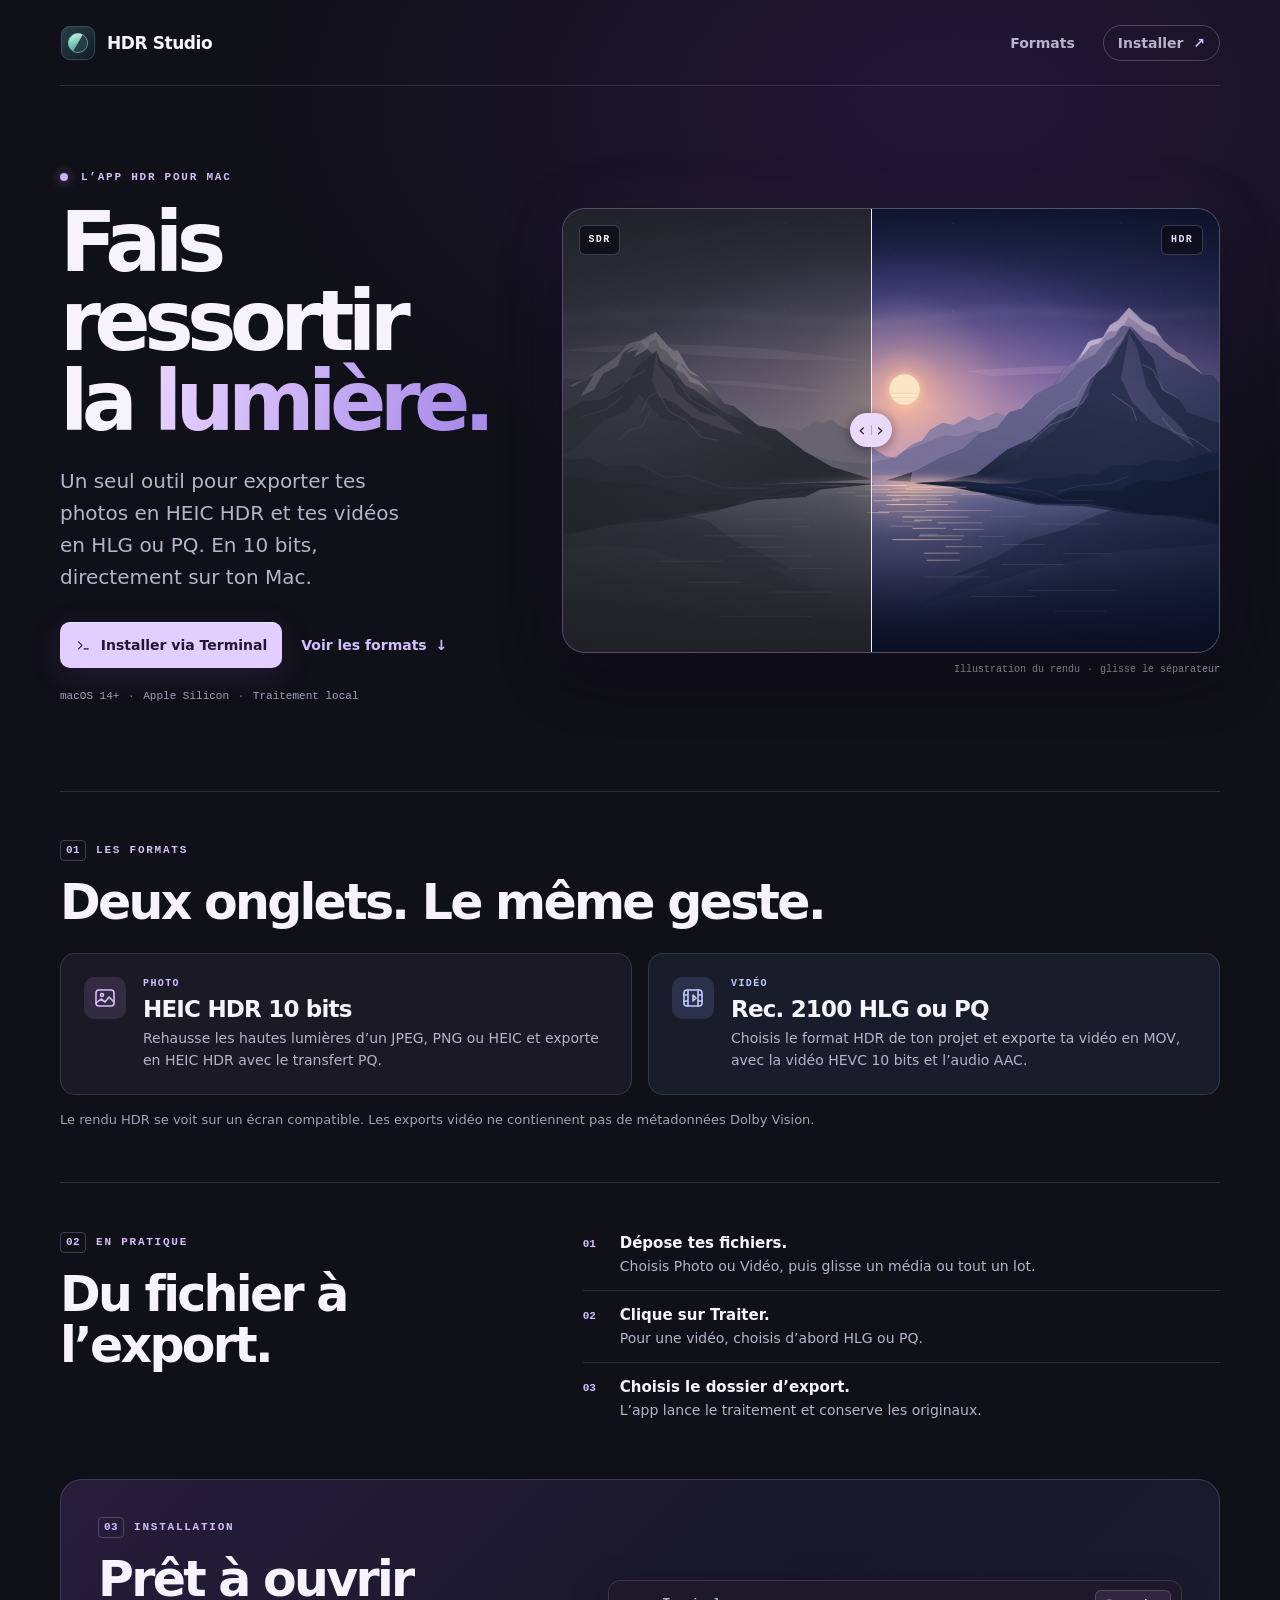
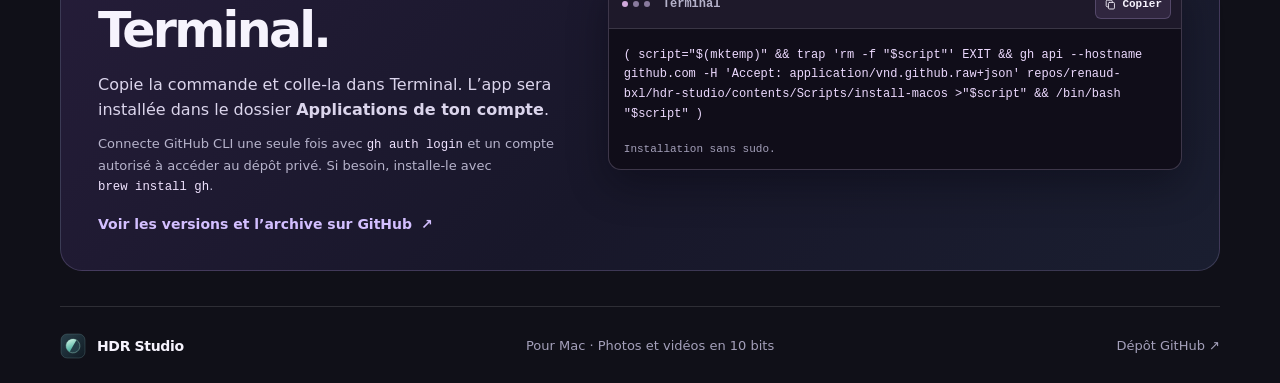
==== Website/index.html @ ca091b17 "Add presentation site and Terminal installer" ====
<!doctype html>
<html lang="fr">
<head>
  <meta charset="utf-8">
  <meta name="viewport" content="width=device-width, initial-scale=1">
  <meta name="theme-color" content="#101018">
  <meta name="description" content="HDR Studio, l’application Mac pour exporter tes photos en HEIC HDR et tes vidéos en Rec. 2100 HLG ou PQ, en 10 bits.">
  <title>HDR Studio — Photos et vidéos HDR sur Mac</title>
  <link rel="icon" type="image/svg+xml" href="assets/icon.svg">
  <link rel="stylesheet" href="style.css">
  <script src="site.js" defer></script>
</head>
<body>
  <a class="skip" href="#contenu">Aller au contenu</a>
  <header class="top wrap">
    <a class="wordmark" href="#contenu"><img src="assets/icon.svg" width="36" height="36" alt="">HDR Studio</a>
    <nav aria-label="Navigation principale">
      <a class="nav-formats" href="#formats">Formats</a>
      <a class="nav-install" href="#installer">Installer <span aria-hidden="true">↗</span></a>
    </nav>
  </header>

  <main id="contenu">
    <section class="hero wrap" aria-labelledby="titre">
      <div class="hero-copy">
        <p class="eyebrow"><span class="signal" aria-hidden="true"></span> L’APP HDR POUR MAC</p>
        <h1 id="titre">Fais ressortir<br>la <em>lumière.</em></h1>
        <p class="lead">Un seul outil pour exporter tes photos en HEIC HDR et tes vidéos en HLG ou PQ. En 10 bits, directement sur ton Mac.</p>
        <div class="actions">
          <a class="button primary" href="#installer"><svg aria-hidden="true" viewBox="0 0 24 24"><path d="m5 7 5 5-5 5m8 0h6"/></svg> Installer via Terminal</a>
          <a class="text-link" href="#formats">Voir les formats <span aria-hidden="true">↓</span></a>
        </div>
        <p class="compat">macOS 14+ <span aria-hidden="true">·</span> Apple Silicon <span aria-hidden="true">·</span> Traitement local</p>
      </div>

      <figure class="comparison">
        <div class="comparison-frame" id="comparison">
          <div class="scene scene-sdr" aria-hidden="true"></div>
          <div class="scene scene-hdr" aria-hidden="true"></div>
          <span class="image-label sdr" aria-hidden="true">SDR</span>
          <span class="image-label hdr" aria-hidden="true">HDR</span>
          <div class="divider" aria-hidden="true"><span>‹ <b></b> ›</span></div>
          <input type="range" id="split" min="0" max="100" value="47" aria-label="Position du séparateur de l’illustration SDR et HDR" aria-describedby="demo-note">
        </div>
        <figcaption id="demo-note">Illustration du rendu <span aria-hidden="true">·</span> glisse le séparateur</figcaption>
      </figure>
    </section>

    <section id="formats" class="formats wrap" aria-labelledby="formats-titre">
      <p class="eyebrow"><span class="index">01</span> LES FORMATS</p>
      <h2 id="formats-titre">Deux onglets. Le même geste.</h2>
      <div class="format-grid">
        <article class="format photo">
          <span class="format-icon"><svg aria-hidden="true" viewBox="0 0 24 24"><rect x="3" y="4" width="18" height="16" rx="3"/><circle cx="9" cy="9" r="1.5"/><path d="m3 17 5-4 4 3 4-5 5 5"/></svg></span>
          <div>
            <p class="format-kind">PHOTO</p>
            <h3>HEIC HDR 10 bits</h3>
            <p>Rehausse les hautes lumières d’un JPEG, PNG ou HEIC et exporte en HEIC HDR avec le transfert PQ.</p>
          </div>
        </article>
        <article class="format video">
          <span class="format-icon"><svg aria-hidden="true" viewBox="0 0 24 24"><rect x="3" y="4" width="18" height="16" rx="3"/><path d="M7 4v16M17 4v16M3 9h4m-4 6h4m10-6h4m-4 6h4m-9-6 3 3-3 3z"/></svg></span>
          <div>
            <p class="format-kind">VIDÉO</p>
            <h3>Rec. 2100 HLG ou PQ</h3>
            <p>Choisis le format HDR de ton projet et exporte ta vidéo en MOV, avec la vidéo HEVC 10 bits et l’audio AAC.</p>
          </div>
        </article>
      </div>
      <p class="format-note">Le rendu HDR se voit sur un écran compatible. Les exports vidéo ne contiennent pas de métadonnées Dolby Vision.</p>
    </section>

    <section class="workflow wrap" aria-labelledby="parcours-titre">
      <div>
        <p class="eyebrow"><span class="index">02</span> EN PRATIQUE</p>
        <h2 id="parcours-titre">Du fichier à l’export.</h2>
      </div>
      <ol>
        <li><strong>Dépose tes fichiers.</strong> Choisis Photo ou Vidéo, puis glisse un média ou tout un lot.</li>
        <li><strong>Clique sur Traiter.</strong> Pour une vidéo, choisis d’abord HLG ou PQ.</li>
        <li><strong>Choisis le dossier d’export.</strong> L’app lance le traitement et conserve les originaux.</li>
      </ol>
    </section>

    <section class="installation wrap" id="installer" aria-labelledby="installation-titre">
      <div class="install-copy">
        <p class="eyebrow"><span class="index">03</span> INSTALLATION</p>
        <h2 id="installation-titre">Prêt à ouvrir Terminal.</h2>
        <p class="install-lead">Copie la commande et colle-la dans Terminal. L’app sera installée dans le dossier <strong>Applications de ton compte</strong>.</p>
        <p class="requirement">Connecte GitHub CLI une seule fois avec <code>gh auth login</code> et un compte autorisé à accéder au dépôt privé. Si besoin, installe-le avec <code>brew install gh</code>.</p>
        <a class="archive-link" href="https://github.com/renaud-bxl/hdr-studio/releases/latest">Voir les versions et l’archive sur GitHub <span aria-hidden="true">↗</span></a>
      </div>

      <div class="terminal">
        <div class="terminal-top">
          <div class="lights" aria-hidden="true"><i></i><i></i><i></i></div>
          <span>Terminal</span>
          <button type="button" id="copy" hidden><svg aria-hidden="true" viewBox="0 0 24 24"><rect x="8" y="8" width="11" height="12" rx="2"/><path d="M15 8V6a2 2 0 0 0-2-2H6a2 2 0 0 0-2 2v8a2 2 0 0 0 2 2h2"/></svg><span>Copier</span></button>
        </div>
        <pre class="terminal-body"><code id="install-command">( script="$(mktemp)" &amp;&amp; trap 'rm -f "$script"' EXIT &amp;&amp; gh api --hostname github.com -H 'Accept: application/vnd.github.raw+json' repos/renaud-bxl/hdr-studio/contents/Scripts/install-macos &gt;"$script" &amp;&amp; /bin/bash "$script" )</code></pre>
        <div class="terminal-foot" id="copy-status" role="status" aria-live="polite">Installation sans sudo.</div>
      </div>
    </section>
  </main>
  <footer class="footer wrap">
    <a class="wordmark" href="#contenu"><img src="assets/icon.svg" width="26" height="26" alt="">HDR Studio</a>
    <p>Pour Mac · Photos et vidéos en 10 bits</p>
    <a href="https://github.com/renaud-bxl/hdr-studio">Dépôt GitHub <span aria-hidden="true">↗</span></a>
  </footer>
</body>
</html>
---- Website/style.css ----
:root {
  color-scheme: dark;
  font-family: -apple-system, BlinkMacSystemFont, "Inter", system-ui, sans-serif;
  background: #101018;
  color: #f6f3fd;
  --ink: #f6f3fd;
  --muted: #b6b3cb;
  --subtle: #a4a0ba;
  --violet: #d3bfff;
  --line: #ffffff20;
  --mono: ui-monospace, SFMono-Regular, Menlo, Consolas, monospace;
  font-synthesis: none;
  scroll-behavior: smooth;
}

*, *::before, *::after { box-sizing: border-box; }
body { margin: 0; background: radial-gradient(ellipse 59rem 34rem at 75% 5%, #211735 0%, transparent 78%), #101018; }
a { text-decoration: none; color: inherit; }
a:focus-visible, button:focus-visible, input:focus-visible { outline: 2px solid #e0cbff; outline-offset: 5px; }
button { font: inherit; }
img { display: block; max-width: 100%; }
svg { width: 1.2em; height: 1.2em; fill: none; stroke: currentColor; stroke-width: 1.6; stroke-linecap: round; stroke-linejoin: round; }
.wrap { width: min(1160px, 100% - 100px); margin-inline: auto; }
.skip { position: fixed; z-index: 10; translate: 10px -150%; padding: 12px 18px; background: #e0cbff; color: #211333; border-radius: 5px; }
.skip:focus { translate: 10px 10px; }
.top { display: flex; align-items: center; justify-content: space-between; min-height: 86px; border-bottom: 1px solid var(--line); }
.wordmark { display: inline-flex; align-items: center; gap: 11px; font-size: 17px; font-weight: 750; white-space: nowrap; letter-spacing: -.025em; }
.top nav { display: flex; align-items: center; gap: 28px; color: var(--muted); font-size: 14px; font-weight: 600; }
.top nav a:hover, .footer > a:last-child:hover { color: var(--ink); }
.nav-install { border: 1px solid #d6bfff46; border-radius: 999px; padding: 9px 14px; }
.nav-install span { margin-left: 5px; color: var(--violet); }
.hero { display: grid; grid-template-columns: 0.82fr 1.18fr; align-items: center; gap: 44px; padding-block: 83px 76px; }
.hero-copy { padding-bottom: 10px; }
.eyebrow { display: flex; gap: 10px; align-items: center; font: 650 11px/1.5 var(--mono); letter-spacing: .16em; color: var(--violet); margin: 0 0 17px; }
.signal { width: 8px; height: 8px; background: #ccafff; border-radius: 50%; box-shadow: 0 0 12px #c1a0fa8a; margin-right: 3px; }
h1, h2, h3, p { margin: 0; }
h1 { font-size: clamp(57px, 6.5vw, 98px); font-weight: 760; line-height: .96; letter-spacing: -.08em; }
h1 em { font-style: normal; color: #d2b6fc; background: linear-gradient(107deg, #e7d1ff 4%, #a88bea 92%); background-clip: text; -webkit-text-fill-color: transparent; }
.lead { font-size: clamp(16px, 1.7vw, 20px); line-height: 1.59; color: var(--muted); margin-top: 24px; max-width: 370px; }
.actions { display: flex; align-items: center; flex-wrap: wrap; gap: 15px 19px; margin-top: 29px; }
.button { display: inline-flex; align-items: center; gap: 9px; border-radius: 10px; padding: 12px 15px; font-weight: 720; font-size: 14px; min-height: 46px; }
.primary { background: #e2ceff; color: #231633; box-shadow: inset 0 1px 0 #ffffff70, 0 8px 32px #8c50d128; }
.primary:hover { background: #eee0ff; }
.text-link, .archive-link { font-weight: 670; font-size: 14px; color: var(--violet); }
.text-link:hover, .archive-link:hover { text-decoration: underline; text-underline-offset: 4px; }
.text-link span, .archive-link span { margin-left: 4px; }
.compat { font: 500 11px/1.65 var(--mono); color: var(--subtle); margin-top: 19px; }
.compat span { margin-inline: 2px; opacity: .7; }
.comparison { margin: 0; min-width: 0; }
.comparison-frame {
  --split: 47%;
  position: relative;
  isolation: isolate;
  aspect-ratio: 1.48;
  overflow: hidden;
  border: 1px solid #e3cdfb44;
  border-radius: 23px;
  background: #251f38;
  box-shadow: 0 20px 60px #04020b77, 0 0 70px #bb8efa12;
}
.scene { position: absolute; inset: 0; background: url("assets/prism-landscape.svg") center / cover no-repeat; }
.scene-sdr { filter: saturate(.52) contrast(.75) brightness(.77); }
.scene-hdr { clip-path: inset(0 0 0 var(--split)); }
.image-label { position: absolute; top: 16px; font: 650 10px/1 var(--mono); letter-spacing: .13em; background: #0b0b16bf; color: #fff; border: 1px solid #ffffff30; border-radius: 6px; padding: 9px; }
.image-label.sdr { left: 16px; }
.image-label.hdr { right: 16px; color: #eedcff; }
.divider { position: absolute; inset: 0 auto 0 var(--split); width: 1px; background: #f5e9ff; pointer-events: none; }
.divider span { display: flex; gap: 5px; align-items: center; justify-content: center; position: absolute; top: 50%; left: 0; translate: -50% -50%; color: #27183a; background: #e9dafa; box-shadow: 0 2px 12px #0805126e; border-radius: 99px; width: 42px; height: 34px; font-size: 18px; line-height: 1; }
.divider b { height: 10px; width: 1px; background: #6b557c5e; }
#split { position: absolute; inset: 0; display: block; width: 100%; height: 100%; margin: 0; opacity: 0; cursor: ew-resize; touch-action: pan-y; appearance: none; -webkit-appearance: none; background: transparent; }
#split::-webkit-slider-thumb { width: 1px; height: 100%; appearance: none; -webkit-appearance: none; }
#split::-moz-range-thumb { width: 1px; border: 0; background: transparent; }
.comparison-frame:focus-within { outline: 2px solid #e0cbff; outline-offset: 5px; }
figcaption { text-align: right; font: 500 10px/1.4 var(--mono); color: var(--subtle); margin-top: 10px; }
figcaption span { margin-inline: 1px; }
.formats { border-top: 1px solid var(--line); padding-block: 48px 52px; scroll-margin-top: 18px; }
.index { border: 1px solid #d3bfff40; border-radius: 4px; color: var(--violet); padding: 1px 5px; letter-spacing: .04em; }
h2 { font-size: clamp(33px, 4vw, 49px); font-weight: 720; line-height: 1.04; letter-spacing: -.055em; }
.format-grid { display: grid; grid-template-columns: repeat(2, 1fr); gap: 16px; margin-top: 24px; }
.format { display: flex; gap: 17px; align-items: flex-start; padding: 23px; background: #1b1926; border: 1px solid var(--line); border-radius: 15px; }
.format.video { background: #191c2a; }
.format-icon { flex: none; display: grid; place-items: center; width: 42px; height: 42px; border-radius: 10px; background: #c4a5f521; color: #d8bffd; font-size: 20px; }
.video .format-icon { background: #92a8fa26; color: #becaff; }
.format-kind { color: var(--violet); font: 650 10px/1.4 var(--mono); letter-spacing: .14em; margin-bottom: 5px; }
.video .format-kind { color: #becaff; }
h3 { font-size: clamp(18px, 2.2vw, 23px); font-weight: 720; letter-spacing: -.035em; margin-bottom: 6px; }
.format div > p:last-child { color: var(--muted); font-size: 14px; line-height: 1.55; }
.format-note { color: var(--subtle); font-size: 13px; line-height: 1.55; margin-top: 15px; }
.workflow { display: grid; grid-template-columns: .86fr 1.14fr; gap: 42px; border-top: 1px solid var(--line); padding-block: 49px 58px; }
.workflow ol { list-style: none; margin: 0; padding: 0; counter-reset: step; }
.workflow li { display: grid; grid-template-columns: 24px 1fr; grid-template-rows: auto auto; column-gap: 13px; border-bottom: 1px solid var(--line); padding: 0 0 13px; margin: 0 0 13px; color: var(--muted); font-size: 14px; line-height: 1.55; counter-increment: step; }
.workflow li:last-child { padding-bottom: 0; margin-bottom: 0; border-bottom: 0; }
.workflow li::before { content: counter(step, decimal-leading-zero); grid-row: 1 / span 2; color: var(--violet); font: 600 11px/2.25 var(--mono); }
.workflow li strong { color: var(--ink); font-size: 15px; }
.installation { display: grid; grid-template-columns: .9fr 1.1fr; gap: 40px; padding: 37px; align-items: center; border-radius: 22px; background: linear-gradient(135deg, #261d3a, #18172a 54%, #1a1e30); border: 1px solid #d3bfff2e; scroll-margin-top: 20px; }
.install-lead { color: #dbd5ec; line-height: 1.58; margin: 15px 0 12px; }
.requirement { font-size: 13px; line-height: 1.58; color: var(--muted); margin-bottom: 16px; }
.requirement code { color: #f0e3ff; white-space: nowrap; font-family: var(--mono); font-size: .95em; }
.terminal { overflow: hidden; border: 1px solid #e5d3ff36; border-radius: 13px; background: #100d19; box-shadow: 0 15px 40px #04030955; min-width: 0; }
.terminal-top { padding: 8px 10px 8px 13px; min-height: 48px; display: flex; align-items: center; gap: 13px; color: var(--muted); font: 550 12px/1 var(--mono); background: #1e192a; border-bottom: 1px solid var(--line); }
.lights { display: flex; gap: 5px; }
.lights i { width: 6px; height: 6px; border-radius: 50%; background: #897a9d; }
.lights i:first-child { background: #d1a9dc; }
.terminal-top button { margin-left: auto; border: 1px solid #d3bfff38; border-radius: 6px; background: #30263f; color: var(--ink); display: inline-flex; align-items: center; gap: 5px; cursor: pointer; padding: 7px 8px; font-size: 11px; }
.terminal-top button[hidden] { display: none; }
.terminal-top button:hover { background: #443457; }
.terminal-body { margin: 0; padding: 17px 15px; white-space: pre-wrap; overflow-wrap: anywhere; font: 500 12px/1.65 var(--mono); color: #eddaff; }
.terminal-body code { font: inherit; }
.terminal-foot { color: var(--subtle); font: 500 11px/1.4 var(--mono); padding: 0 15px 12px; min-height: 27px; }
.footer { display: flex; align-items: center; justify-content: space-between; gap: 14px; padding-block: 26px; margin-top: 35px; border-top: 1px solid var(--line); color: var(--subtle); font-size: 13px; }
.footer .wordmark { font-size: 14px; color: var(--ink); }

@media (max-width: 1050px) { .wrap { width: calc(100% - 64px); } .hero { gap: 27px; } .installation { gap: 27px; } }
@media (max-width: 800px) {
  .hero { grid-template-columns: 1fr; padding-block: 54px 43px; gap: 28px; }
  .hero-copy { padding: 0; }
  .hero h1 { font-size: clamp(60px, 11vw, 84px); }
  .lead { max-width: 510px; }
  .comparison-frame { aspect-ratio: 1.63; }
  .workflow, .installation { grid-template-columns: 1fr; gap: 22px; }
  .workflow { padding-bottom: 42px; }
}
@media (max-width: 540px) {
  .wrap { width: calc(100% - 36px); }
  .top { min-height: 67px; }
  .top nav { gap: 14px; }
  .nav-formats { display: none; }
  .wordmark img { width: 31px; height: 31px; }
  .hero { padding-top: 43px; padding-bottom: 35px; }
  .hero h1 { font-size: clamp(50px, 12vw, 66px); }
  .lead { margin-top: 16px; }
  .actions { margin-top: 21px; }
  .comparison-frame { border-radius: 15px; }
  .image-label { top: 10px; }
  .image-label.sdr { left: 10px; }
  .image-label.hdr { right: 10px; }
  .format-grid { grid-template-columns: 1fr; }
  .format { padding: 18px; }
  .formats, .workflow { padding-block: 32px; }
  .installation { padding: 21px 17px; border-radius: 16px; }
  .terminal-body { font-size: 11px; }
  .footer { margin-top: 24px; padding-block: 19px; }
  .footer p { display: none; }
  .footer .wordmark img { width: 25px; height: 25px; }
}
@media (prefers-reduced-motion: reduce) { :root { scroll-behavior: auto; } }
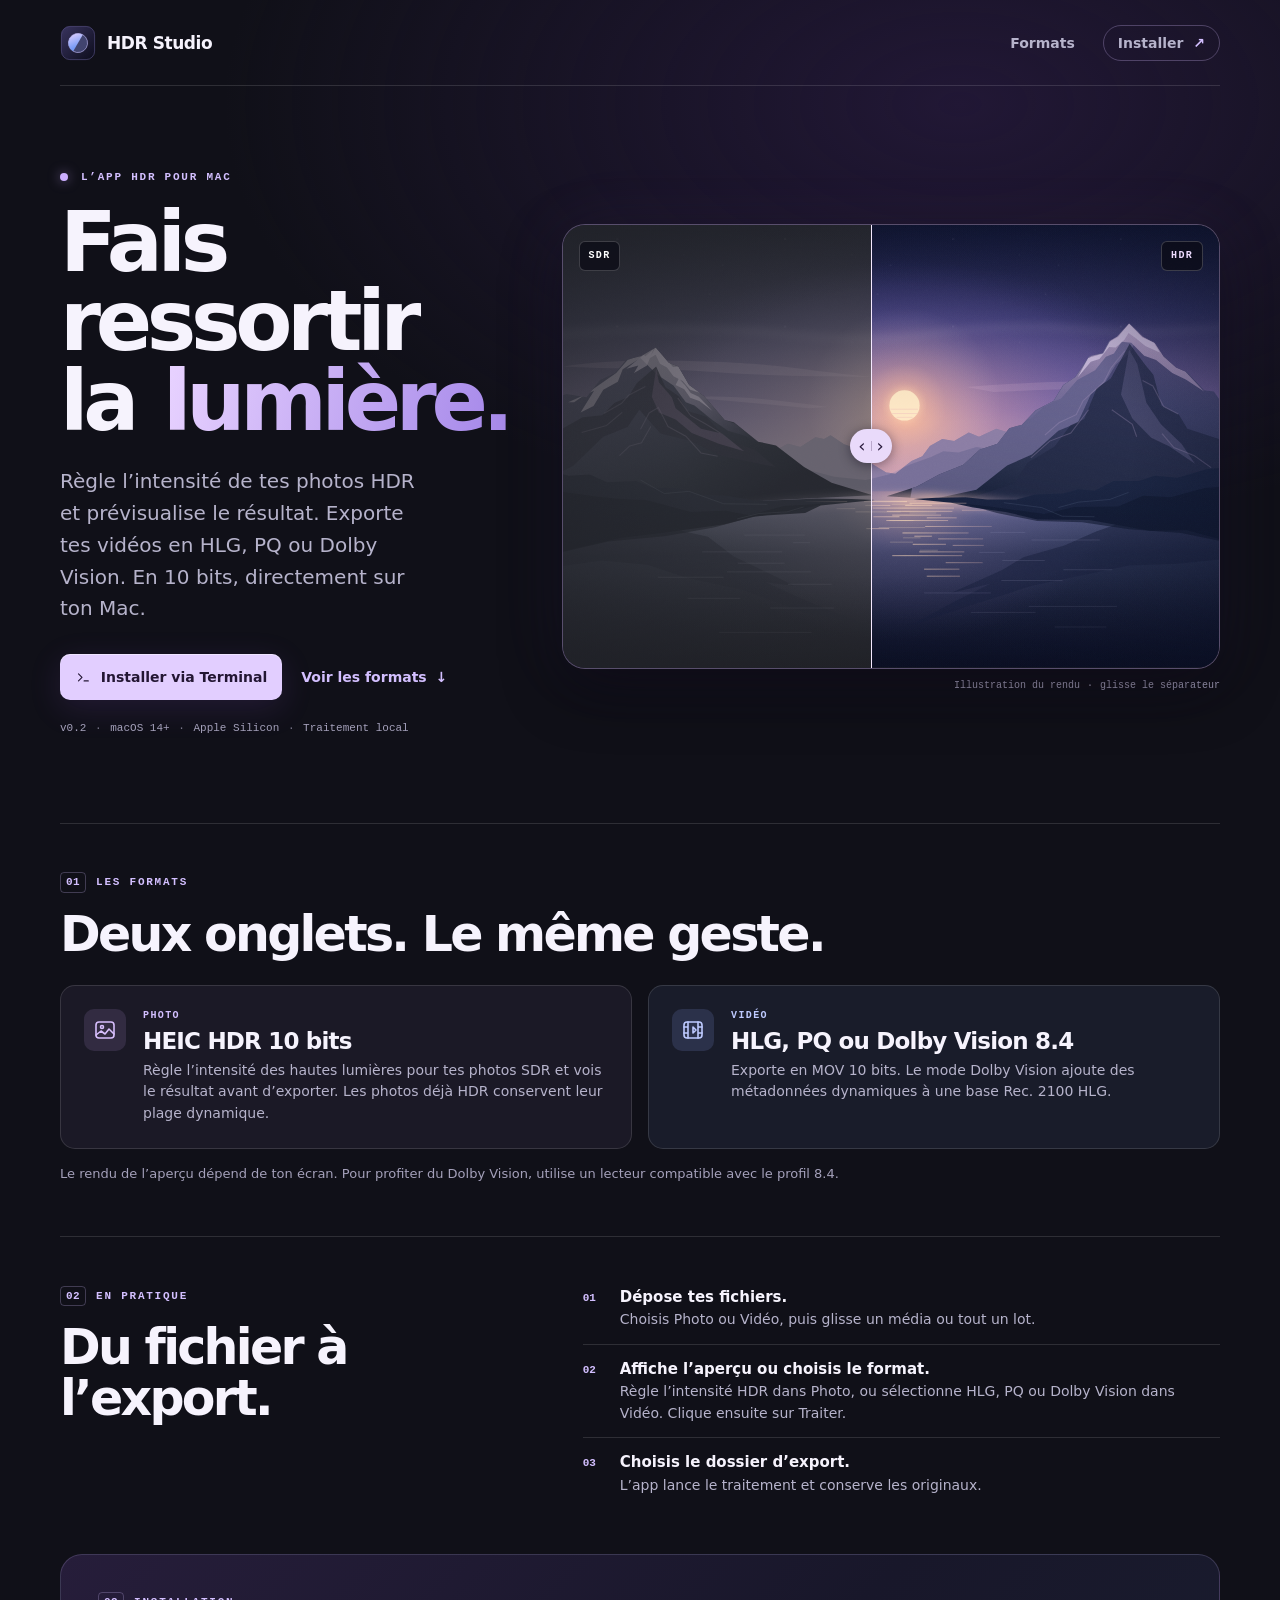
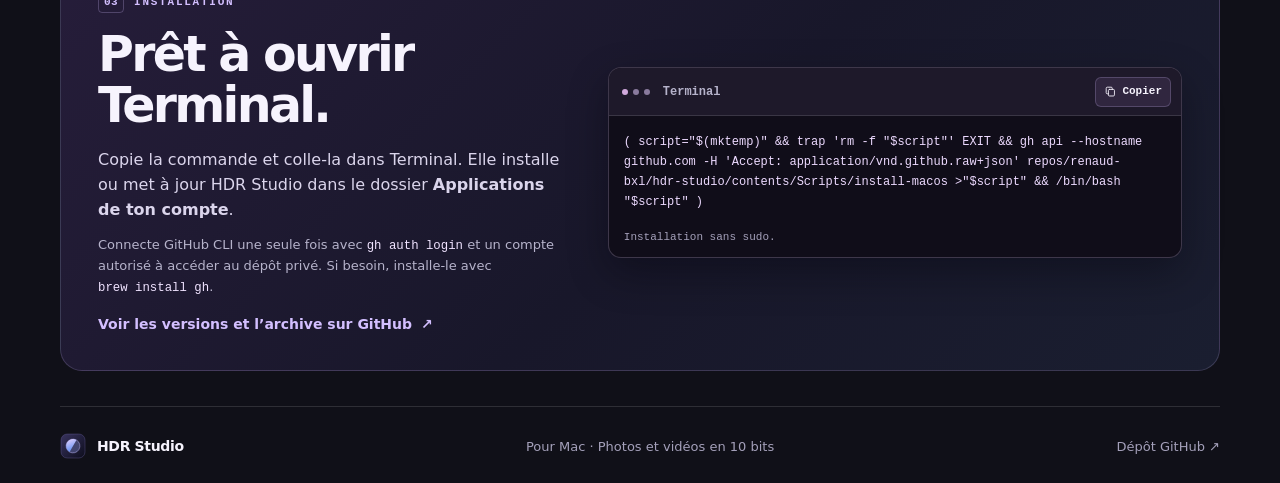
==== commit d7581ac4: "Add native Dolby Vision, adjustable photo preview and new palette" ====
--- a/Website/index.html
+++ b/Website/index.html
@@ -4,7 +4,7 @@
   <meta charset="utf-8">
   <meta name="viewport" content="width=device-width, initial-scale=1">
   <meta name="theme-color" content="#101018">
-  <meta name="description" content="HDR Studio, l’application Mac pour exporter tes photos en HEIC HDR et tes vidéos en Rec. 2100 HLG ou PQ, en 10 bits.">
+  <meta name="description" content="HDR Studio : règle et prévisualise tes photos HDR sur Mac, et exporte tes vidéos en Rec. 2100 HLG, PQ ou Dolby Vision 8.4.">
   <title>HDR Studio — Photos et vidéos HDR sur Mac</title>
   <link rel="icon" type="image/svg+xml" href="assets/icon.svg">
   <link rel="stylesheet" href="style.css">
@@ -25,12 +25,12 @@
       <div class="hero-copy">
         <p class="eyebrow"><span class="signal" aria-hidden="true"></span> L’APP HDR POUR MAC</p>
         <h1 id="titre">Fais ressortir<br>la <em>lumière.</em></h1>
-        <p class="lead">Un seul outil pour exporter tes photos en HEIC HDR et tes vidéos en HLG ou PQ. En 10 bits, directement sur ton Mac.</p>
+        <p class="lead">Règle l’intensité de tes photos HDR et prévisualise le résultat. Exporte tes vidéos en HLG, PQ ou Dolby Vision. En 10 bits, directement sur ton Mac.</p>
         <div class="actions">
           <a class="button primary" href="#installer"><svg aria-hidden="true" viewBox="0 0 24 24"><path d="m5 7 5 5-5 5m8 0h6"/></svg> Installer via Terminal</a>
           <a class="text-link" href="#formats">Voir les formats <span aria-hidden="true">↓</span></a>
         </div>
-        <p class="compat">macOS 14+ <span aria-hidden="true">·</span> Apple Silicon <span aria-hidden="true">·</span> Traitement local</p>
+        <p class="compat">v0.2 <span aria-hidden="true">·</span> macOS 14+ <span aria-hidden="true">·</span> Apple Silicon <span aria-hidden="true">·</span> Traitement local</p>
       </div>
 
       <figure class="comparison">
@@ -55,19 +55,19 @@
           <div>
             <p class="format-kind">PHOTO</p>
             <h3>HEIC HDR 10 bits</h3>
-            <p>Rehausse les hautes lumières d’un JPEG, PNG ou HEIC et exporte en HEIC HDR avec le transfert PQ.</p>
+            <p>Règle l’intensité des hautes lumières pour tes photos SDR et vois le résultat avant d’exporter. Les photos déjà HDR conservent leur plage dynamique.</p>
           </div>
         </article>
         <article class="format video">
           <span class="format-icon"><svg aria-hidden="true" viewBox="0 0 24 24"><rect x="3" y="4" width="18" height="16" rx="3"/><path d="M7 4v16M17 4v16M3 9h4m-4 6h4m10-6h4m-4 6h4m-9-6 3 3-3 3z"/></svg></span>
           <div>
             <p class="format-kind">VIDÉO</p>
-            <h3>Rec. 2100 HLG ou PQ</h3>
-            <p>Choisis le format HDR de ton projet et exporte ta vidéo en MOV, avec la vidéo HEVC 10 bits et l’audio AAC.</p>
+            <h3>HLG, PQ ou Dolby Vision 8.4</h3>
+            <p>Exporte en MOV 10 bits. Le mode Dolby Vision ajoute des métadonnées dynamiques à une base Rec. 2100 HLG.</p>
           </div>
         </article>
       </div>
-      <p class="format-note">Le rendu HDR se voit sur un écran compatible. Les exports vidéo ne contiennent pas de métadonnées Dolby Vision.</p>
+      <p class="format-note">Le rendu de l’aperçu dépend de ton écran. Pour profiter du Dolby Vision, utilise un lecteur compatible avec le profil 8.4.</p>
     </section>
 
     <section class="workflow wrap" aria-labelledby="parcours-titre">
@@ -77,7 +77,7 @@
       </div>
       <ol>
         <li><strong>Dépose tes fichiers.</strong> Choisis Photo ou Vidéo, puis glisse un média ou tout un lot.</li>
-        <li><strong>Clique sur Traiter.</strong> Pour une vidéo, choisis d’abord HLG ou PQ.</li>
+        <li><strong>Affiche l’aperçu ou choisis le format.</strong> Règle l’intensité HDR dans Photo, ou sélectionne HLG, PQ ou Dolby Vision dans Vidéo. Clique ensuite sur Traiter.</li>
         <li><strong>Choisis le dossier d’export.</strong> L’app lance le traitement et conserve les originaux.</li>
       </ol>
     </section>
@@ -86,7 +86,7 @@
       <div class="install-copy">
         <p class="eyebrow"><span class="index">03</span> INSTALLATION</p>
         <h2 id="installation-titre">Prêt à ouvrir Terminal.</h2>
-        <p class="install-lead">Copie la commande et colle-la dans Terminal. L’app sera installée dans le dossier <strong>Applications de ton compte</strong>.</p>
+        <p class="install-lead">Copie la commande et colle-la dans Terminal. Elle installe ou met à jour HDR Studio dans le dossier <strong>Applications de ton compte</strong>.</p>
         <p class="requirement">Connecte GitHub CLI une seule fois avec <code>gh auth login</code> et un compte autorisé à accéder au dépôt privé. Si besoin, installe-le avec <code>brew install gh</code>.</p>
         <a class="archive-link" href="https://github.com/renaud-bxl/hdr-studio/releases/latest">Voir les versions et l’archive sur GitHub <span aria-hidden="true">↗</span></a>
       </div>
--- a/Website/style.css
+++ b/Website/style.css
@@ -34,7 +34,7 @@
 .eyebrow { display: flex; gap: 10px; align-items: center; font: 650 11px/1.5 var(--mono); letter-spacing: .16em; color: var(--violet); margin: 0 0 17px; }
 .signal { width: 8px; height: 8px; background: #ccafff; border-radius: 50%; box-shadow: 0 0 12px #c1a0fa8a; margin-right: 3px; }
 h1, h2, h3, p { margin: 0; }
-h1 { font-size: clamp(57px, 6.5vw, 98px); font-weight: 760; line-height: .96; letter-spacing: -.08em; }
+h1 { font-size: clamp(57px, 6.5vw, 98px); font-weight: 760; line-height: .96; letter-spacing: -.064em; word-spacing: .065em; }
 h1 em { font-style: normal; color: #d2b6fc; background: linear-gradient(107deg, #e7d1ff 4%, #a88bea 92%); background-clip: text; -webkit-text-fill-color: transparent; }
 .lead { font-size: clamp(16px, 1.7vw, 20px); line-height: 1.59; color: var(--muted); margin-top: 24px; max-width: 370px; }
 .actions { display: flex; align-items: center; flex-wrap: wrap; gap: 15px 19px; margin-top: 29px; }
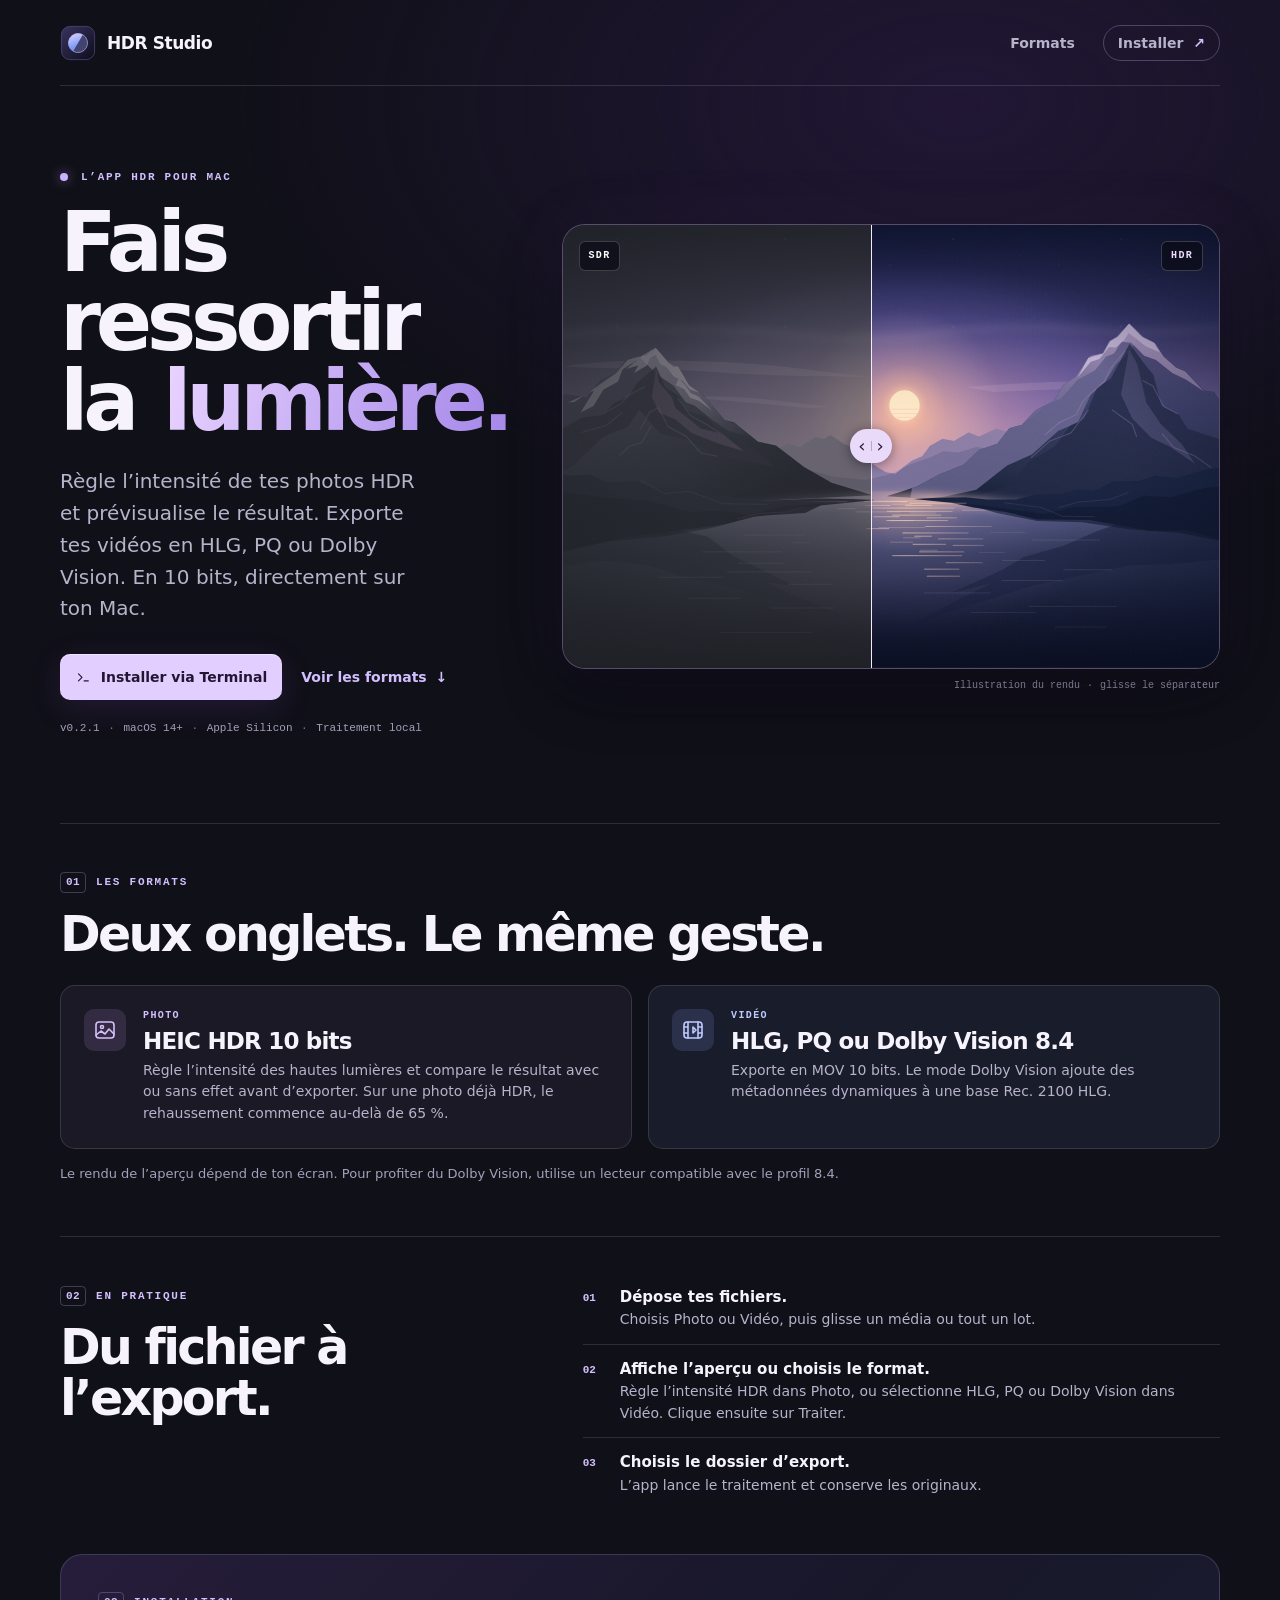
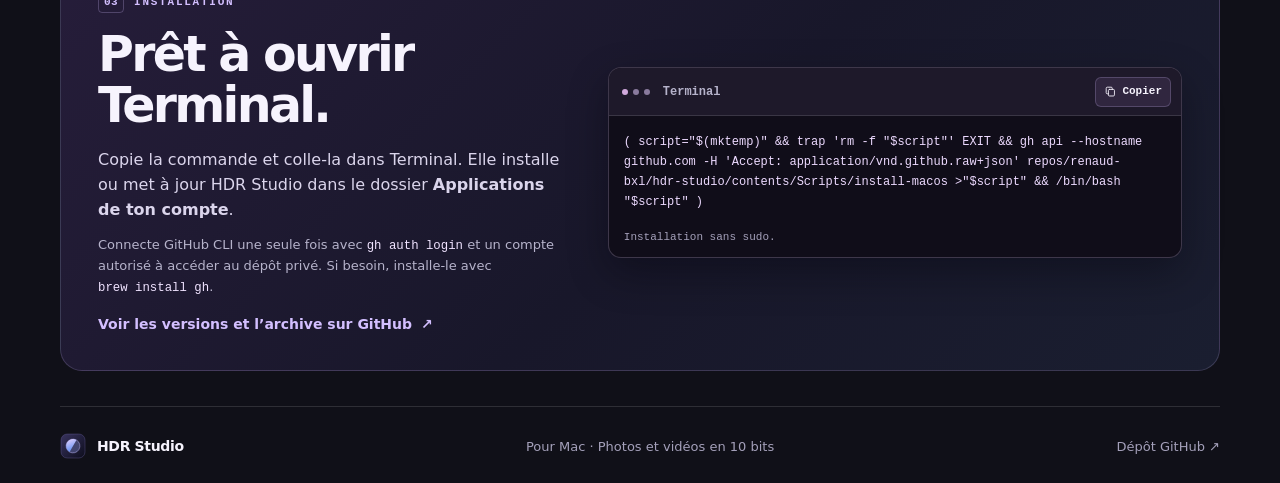
==== commit 42735784: "Strengthen photo HDR highlights and make preview comparison faithful" ====
--- a/Website/index.html
+++ b/Website/index.html
@@ -30,7 +30,7 @@
           <a class="button primary" href="#installer"><svg aria-hidden="true" viewBox="0 0 24 24"><path d="m5 7 5 5-5 5m8 0h6"/></svg> Installer via Terminal</a>
           <a class="text-link" href="#formats">Voir les formats <span aria-hidden="true">↓</span></a>
         </div>
-        <p class="compat">v0.2 <span aria-hidden="true">·</span> macOS 14+ <span aria-hidden="true">·</span> Apple Silicon <span aria-hidden="true">·</span> Traitement local</p>
+        <p class="compat">v0.2.1 <span aria-hidden="true">·</span> macOS 14+ <span aria-hidden="true">·</span> Apple Silicon <span aria-hidden="true">·</span> Traitement local</p>
       </div>
 
       <figure class="comparison">
@@ -55,7 +55,7 @@
           <div>
             <p class="format-kind">PHOTO</p>
             <h3>HEIC HDR 10 bits</h3>
-            <p>Règle l’intensité des hautes lumières pour tes photos SDR et vois le résultat avant d’exporter. Les photos déjà HDR conservent leur plage dynamique.</p>
+            <p>Règle l’intensité des hautes lumières et compare le résultat avec ou sans effet avant d’exporter. Sur une photo déjà HDR, le rehaussement commence au-delà de 65 %.</p>
           </div>
         </article>
         <article class="format video">
